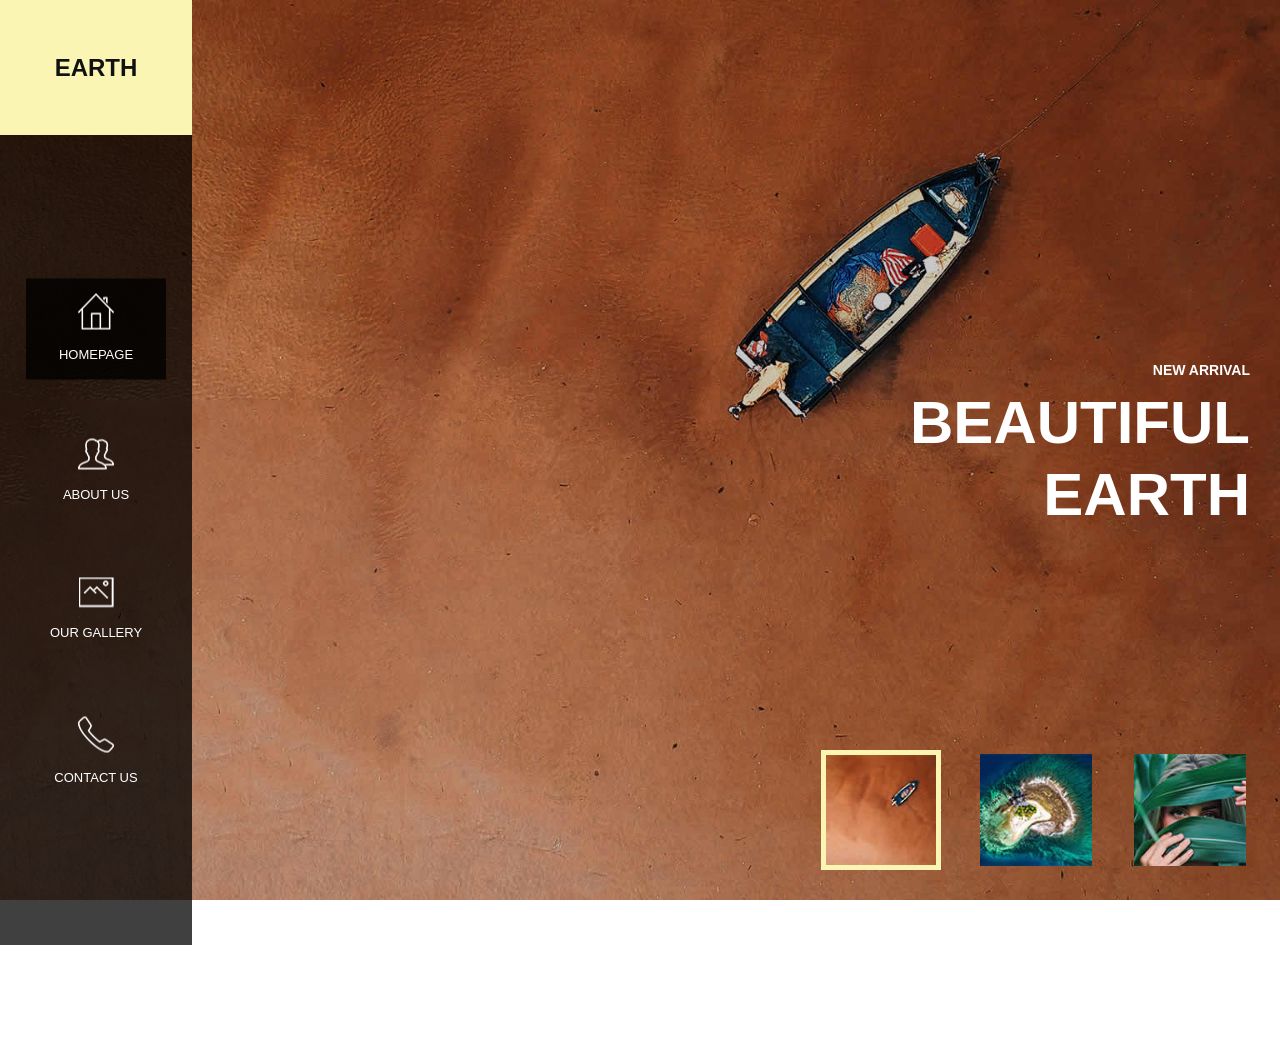
==== index.html @ 84f47e1f "up" ====
<!DOCTYPE html>
<html lang="en">

  <head>

    <meta charset="utf-8">
    <meta name="viewport" content="width=device-width, initial-scale=1, shrink-to-fit=no">
    <meta name="description" content="">
    <meta name="author" content="Tooplate">
    <link href="https://fonts.googleapis.com/css?family=Roboto:100,300,400,500,700" rel="stylesheet">

    <title>Earth - Free HTML5 Bootstrap Theme</title>

    <!-- Bootstrap core CSS -->
    <link href="vendor/bootstrap/css/bootstrap.min.css" rel="stylesheet">


    <!-- Additional CSS Files -->
    <link rel="stylesheet" href="assets/css/fontawesome.css">
    <link rel="stylesheet" href="assets/css/tooplate-main.css">
    <link rel="stylesheet" href="assets/css/owl.css">

  </head>
<!--
Tooplate 2113 Earth
https://www.tooplate.com/view/2113-earth
-->
  <body>

    <div class="sequence">
  
      <div class="seq-preloader">
        <svg width="39" height="16" viewBox="0 0 39 16" xmlns="http://www.w3.org/2000/svg" class="seq-preload-indicator"><g fill="#F96D38"><path class="seq-preload-circle seq-preload-circle-1" d="M3.999 12.012c2.209 0 3.999-1.791 3.999-3.999s-1.79-3.999-3.999-3.999-3.999 1.791-3.999 3.999 1.79 3.999 3.999 3.999z"/><path class="seq-preload-circle seq-preload-circle-2" d="M15.996 13.468c3.018 0 5.465-2.447 5.465-5.466 0-3.018-2.447-5.465-5.465-5.465-3.019 0-5.466 2.447-5.466 5.465 0 3.019 2.447 5.466 5.466 5.466z"/><path class="seq-preload-circle seq-preload-circle-3" d="M31.322 15.334c4.049 0 7.332-3.282 7.332-7.332 0-4.049-3.282-7.332-7.332-7.332s-7.332 3.283-7.332 7.332c0 4.05 3.283 7.332 7.332 7.332z"/></g></svg>
      </div>
      
    </div>
    
        <div class="logo">
            <h1>Earth</h1>
            <h2>E</h2>
        </div>
        <nav>
          <ul>
            <li><a href="#1"><img src="assets/images/icon-1.png" alt=""> <em>Homepage</em></a></li>
            <li><a href="#2"><img src="assets/images/icon-2.png" alt=""> <em>About Us</em></a></li>
            <li><a href="#3"><img src="assets/images/icon-3.png" alt=""> <em>Our Gallery</em></a></li>
            <li><a href="#4"><img src="assets/images/icon-4.png" alt=""> <em>Contact Us</em></a></li>
          </ul>
        </nav>
        
        <div class="slides">
          <div class="slide" id="1">
            <div id="slider-wrapper">
                <div id="image-slider">
                  <ul>
                    <li class="active-img">
                      <div class="slide-caption">
                        <h6>New Arrival</h6>
                        <h2>Beautiful<br>Earth</h2>
                      </div>
                    </li>
                    <li>
                      <div class="slide-caption">
                        <h6>Latest One</h6>
                        <h2>Tech<br>Meeting</h2>
                      </div>
                    </li>
                    <li>
                      <div class="slide-caption">
                        <h6>Your Update</h6>
                        <h2>Smart<br>Devices</h2>
                      </div>
                    </li>                      
                  </ul>
                </div>
                <div id="thumbnail">
                  <ul>
                    <li class="active"><img src="assets/images/thumb-01.jpg" alt="Earth" /></li>
                    <li><img src="assets/images/thumb-02.jpg" alt="Meeting" /></li>
                    <li><img src="assets/images/thumb-03.jpg" alt="Smart" /></li>         
                  </ul>
                </div>
              </div>
        </div>
        <div class="slide" id="2">
            <div class="content second-content">
                <div id='tabs'>
                  <ul>
                    <li><a href='#tabs-1'><span class='fa fa-desktop'></span></a></li>
                    <li><a href='#tabs-2'><span class='fa fa-users'></span></a></li>
                    <li><a href='#tabs-3'><span class='fa fa-mobile'></span></a></li>
                  </ul>
                  <section class='tabs-content'>
                    <article id='tabs-1'>
                      <h2>What We Offer?</h2>
                      <span>Free Bootstrap v4 Theme</span>
                      <p>Earth is free Bootstrap v4.1.3 HTML Template for you. Feel free to edit and use this website template for any purpose. Please tell your friends about Tooplate website. Follow us on <a href="https://www.facebook.com/tooplate/">Facebook page</a> for latest updates. Thank you.</p>
                      <p>Aenean non suscipit risus. Nam mattis, ipsum ac aliquet dignissim, eros justo tempor dolor, rutrum feugiat nunc mauris et elit. Mauris sem odio, accumsan vel sem sed, aliquam convallis dui. Aenean et commodo est.</p>
                    </article>
                    <article id='tabs-2'>
                      <h2>What We Do?</h2>
                      <span>Ut nec metus eros</span>
                      <p>Nunc ultricies lectus et sem interdum molestie. Donec non sagittis velit. Vivamus vitae dictum metus, id imperdiet diam. Vestibulum elementum urna erat, eu tincidunt nisl pulvinar nec. Nulla a pharetra felis, sit amet placerat felis. Fusce a tincidunt dui.</p>
                      <p>Quisque blandit purus orci, et cursus ante porttitor in. Curabitur eleifend turpis id diam ultricies hendrerit. Donec et lectus vitae justo porta molestie.</p>
                    </article>
                    <article id='tabs-3'>
                      <h2>Who We Are?</h2>
                      <span>Etiam tempus ex ut mi</span>
                      <p>Vivamus dictum odio at enim posuere, et dapibus nunc sagittis. Pellentesque habitant morbi tristique senectus et netus et malesuada fames ac turpis egestas.</p> 
                      <p>Integer a egestas tellus, id malesuada velit. Pellentesque tincidunt, libero eu rutrum volutpat, nisi urna mollis felis, sed mollis sem libero at magna.</p>
                    </article>
                  </section>
                </div>
            </div>
        </div>
        <div class="slide" id="3">
            <div class="content third-content">
                <div class="container-fluid">
                    <div class="row">
                        <div class="owl-carousel owl-theme">
                            <div class="col-md-12">
                                <div class="featured-item"> 
                                	<a href=""><img src="assets/images/item-01.jpg" alt=""></a>
                                    <div class="down-content">
                                    <h4>Donec non sagittis</h4>
                                        <h6>$25.00</h6>
                                    </div>
                                </div>
                            </div>
                            <div class="col-md-12">
                                <div class="featured-item">
                                    <a href=""><img src="assets/images/item-02.jpg" alt=""></a>
                                    <div class="down-content">
                                        <h4>Nulla a pharetra</h4>
                                        <h6>$35.00</h6>
                                    </div>
                                </div>
                            </div>
                            <div class="col-md-12">
                                <div class="featured-item">
                                    <img src="assets/images/item-03.jpg" alt="">
                                    <div class="down-content">
                                        <h4>Aliquam convallis</h4>
                                        <h6>$45.00</h6>
                                    </div>
                                </div>
                            </div>
                            <div class="col-md-12">
                                <div class="featured-item">
                                    <img src="assets/images/item-04.jpg" alt="">
                                    <div class="down-content">
                                        <h4>Vivamus vitae #4</h4>
                                        <h6>$55.00</h6>
                                    </div>
                                </div>
                            </div>
                            <div class="col-md-12">
                                <div class="featured-item">
                                    <img src="assets/images/item-05.jpg" alt="">
                                    <div class="down-content">
                                        <h4>Vivamus vitae #6</h4>
                                        <h6>$65.00</h6>
                                    </div>
                                </div>
                            </div>
                            <div class="col-md-12">
                                <div class="featured-item">
                                    <img src="assets/images/item-06.jpg" alt="">
                                    <div class="down-content">
                                        <h4>Vivamus vitae #8</h4>
                                        <h6>$75.00</h6>
                                    </div>
                                </div>
                            </div>
                            <div class="col-md-12">
                                <div class="featured-item">
                                    <img src="assets/images/item-07.jpg" alt="">
                                    <div class="down-content">
                                        <h4>Donec non sagittis</h4>
                                        <h6>$85.00</h6>
                                    </div>
                                </div>
                            </div>
                            <div class="col-md-12">
                                <div class="featured-item">
                                    <img src="assets/images/item-08.jpg" alt="">
                                    <div class="down-content">
                                        <h4>Curabitur sed 8</h4>
                                        <h6>$95.00</h6>
                                    </div>
                                </div>
                            </div>
                            <div class="col-md-12">
                                <div class="featured-item">
                                    <img src="assets/images/item-09.jpg" alt="">
                                    <div class="down-content">
                                        <h4>Curabitur sed 10</h4>
                                        <h6>$105.00</h6>
                                    </div>
                                </div>
                            </div>
                            <div class="col-md-12">
                                <div class="featured-item">
                                    <img src="assets/images/item-10.jpg" alt="">
                                    <div class="down-content">
                                        <h4>Curabitur sed 12</h4>
                                        <h6>$115.00</h6>
                                    </div>
                                </div>
                            </div>
                            <div class="col-md-12">
                                <div class="featured-item">
                                    <img src="assets/images/item-11.jpg" alt="">
                                    <div class="down-content">
                                        <h4>Curabitur sed 14</h4>
                                        <h6>$125.00</h6>
                                    </div>
                                </div>
                            </div>
                         </div>
                    </div>
                </div>
            </div>
        </div>
        <div class="slide" id="4">
            <div class="content fourth-content">
                <div class="container-fluid">
                    <form id="contact" action="" method="post">
                        <div class="row">
                          <div class="col-md-12">
                            <h2>Say Hello!</h2>
                          </div>
                          <div class="col-md-6">
                            <fieldset>
                              <input name="name" type="text" class="form-control" id="name" placeholder="Your name..." required="">
                            </fieldset>
                          </div>
                          <div class="col-md-6">
                            <fieldset>
                              <input name="email" type="text" class="form-control" id="email" placeholder="Your email..." required="">
                            </fieldset>
                          </div>
                          <div class="col-md-12">
                            <fieldset>
                              <textarea name="message" rows="6" class="form-control" id="message" placeholder="Your message..." required=""></textarea>
                            </fieldset>
                          </div>
                          <div class="col-md-12">
                            <fieldset>
                              <button type="submit" id="form-submit" class="button">Send Now</button>
                            </fieldset>
                        </div>
                    </form>
                </div>
            </div>
        </div>
    </div>


    <!-- Bootstrap core JavaScript -->
    <script src="vendor/jquery/jquery.min.js"></script>
    <script src="vendor/bootstrap/js/bootstrap.bundle.min.js"></script>


    <!-- Additional Scripts -->
    <script src="assets/js/owl.js"></script>
    <script src="assets/js/accordations.js"></script>
    <script src="assets/js/main.js"></script>

    <script type="text/javascript">
        $(document).ready(function() {

            // navigation click actions 
            $('.scroll-link').on('click', function(event){
                event.preventDefault();
                var sectionID = $(this).attr("data-id");
                scrollToID('#' + sectionID, 750);
            });
            // scroll to top action
            $('.scroll-top').on('click', function(event) {
                event.preventDefault();
                $('html, body').animate({scrollTop:0}, 'slow');         
            });
            // mobile nav toggle
            $('#nav-toggle').on('click', function (event) {
                event.preventDefault();
                $('#main-nav').toggleClass("open");
            });
        });
        // scroll function
        function scrollToID(id, speed){
            var offSet = 0;
            var targetOffset = $(id).offset().top - offSet;
            var mainNav = $('#main-nav');
            $('html,body').animate({scrollTop:targetOffset}, speed);
            if (mainNav.hasClass("open")) {
                mainNav.css("height", "1px").removeClass("in").addClass("collapse");
                mainNav.removeClass("open");
            }
        }
        if (typeof console === "undefined") {
            console = {
                log: function() { }
            };
        }
    </script>

  </body>
</html>
---- assets/css/tooplate-main.css ----
/*

Tooplate 2113 Earth

https://www.tooplate.com/view/2113-earth

*/

@keyframes seq-preloader {
  50% {
    opacity: 1;
  }
  
  100% {
    opacity: 0;
  }
}

.seq-preloader {
  background: white;
  visibility: visible;
  opacity: 1;
  position: absolute;
  z-index: 99999999;
  height: 100%;
  width: 100%;
  top: 0;
  left: 0;
  right: 0;
  bottom: 0;
}

.seq-preloader.seq-preloaded {
  opacity: 0;
  visibility: hidden;
  transition: visibility 0s .5s, opacity .5s;
}

.seq-preload-indicator {
  overflow: visible;
  position: relative;
  top: 50%;
  left: 50%;
  transform: translate(-50%, -50%);
}

.seq-preload-circle {
  display: inline-block;
  height: 12px;
  width: 12px;
  fill: #7a7a7a;
  opacity: 0;
  animation: seq-preloader 1.25s infinite;
}

.seq-preload-circle-2 {
  animation-delay: .15s;
}

.seq-preload-circle-3 {
  animation-delay: .3s;
}

.seq-preload-indicator-fallback {
  width: 42px;
  overflow: visible;
}

.seq-preload-indicator-fallback .seq-preload-circle {
  width: 8px;
  height:8px;
  background-color: #f4f4f4;
  border-radius: 100%;
  opacity: 1;
  display: inline-block;
  vertical-align: middle;
}

.seq-preload-indicator-fallback .seq-preload-circle-2 {
  margin-left: 3px;
  margin-right: 3px;
  width: 12px;
  height: 12px;
}

.seq-preload-indicator-fallback .seq-preload-circle-3 {
  width: 16px;
  height: 16px;
}


/* MAIN CSS */

@-webkit-keyframes fill {
  0% {
    width: 0%;
    height: 1px;
  }
  50% {
    width: 100%;
    height: 1px;
  }
  100% {
    width: 100%;
    height: 100%;
    background: #fff;
  }
}
@keyframes fill {
  0% {
    width: 0%;
    height: 1px;
  }
  50% {
    width: 100%;
    height: 1px;
  }
  100% {
    width: 100%;
    height: 100%;
    background: #fff;
  }
}
@-webkit-keyframes fillColour {
  0% {
    color: #fff;
  }
  50% {
    color: #fff;
  }
  100% {
    color: #333;
  }
}
@keyframes fillColour {
  0% {
    color: #fff;
  }
  50% {
    color: #fff;
  }
  100% {
    color: #333;
  }
}
* {
  margin: 0;
  padding: 0;
  -webkit-box-sizing: border-box;
  box-sizing: border-box;
  font-family: "Open Sans", sans-serif;
}

html {
	overflow: hidden;
}

body {
  overflow: hidden;
  font-size: 100%;
}

nav {
	top: 15%;
  text-align: center;
  background: rgba(0, 0, 0, 0.75);
  position: fixed;
  z-index: 100;
  height: 90%;
  left: 0;
  width: 15%;
  font-weight: 300;
  font-size: 1rem;
}
nav em {
	font-style: normal;
	font-size: 13px;
	text-transform: uppercase;
	display: block;
	margin-top: 15px;
	color: #fff;
}

nav ul li a {
	text-align: center;
}

nav ul {
	position: relative;
  top: 50%;
  left: 50%;
  transform: translate(-50%, -50%);
	text-align: left;
	list-style-type: none;
	height: 70%;
	display: -webkit-box;
	display: -ms-flexbox;
	display: flex;
	-webkit-box-orient: vertical;
	-webkit-box-direction: normal;
  -ms-flex-direction: column;
  flex-direction: column;
	-ms-flex-pack: distribute;
  justify-content: space-around;
}
nav ul li {
	text-align: center;
	margin: 5px 0px;
}
nav a, nav a:visited, nav a:active {
  color: #fff;
}
nav a {
	text-decoration: none!important;
	display: inline-block;
	width: 140px;
	padding: 15px 0px;
	position: relative;
	z-index: 0;
	transition: all .5s;
}
nav a.active {
  background-color: rgba(0,0,0,0.8);
}
nav a::before {
  content: "";
  position: absolute;
  height: 0%;
  width: 0%;
  bottom: 0;
  left: 0;
  opacity: 1;
  z-index: -1;
}
.logo {
	margin-top: 0px;
  top: 0;
  left: 0;
  z-index: 999999;
  position: fixed;
 	display: inline-block;
  text-align: center;
	background-color: #faf5b2;
	height: 15%;
	width: 15%;
}
.logo h1 {
  font-size: 24px;
  text-transform: uppercase;
  font-weight: 900;
  color: #111;
  top: 50%;
  left: 50%;
  position: absolute;
  transform: translate(-50%, -50%);
}
.logo h2 {
  display: none;
}
.slides {
  width: 500vw;
  height: 100vh;
  -webkit-transition: -webkit-transform 0.8s ease;
  transition: -webkit-transform 0.8s ease;
  transition: transform 0.8s ease;
  transition: transform 0.8s ease, -webkit-transform 0.8s ease;
}
.slides .slide {
  height: 100vh;
  width: 100vw;
  float: left;
  text-align: center;
  background-size: cover;
}
.slides .slide .content {
  overflow-y: scroll;
  position: relative;
  width: 80%;
  height: 80%;
  left: 20%;
  top: 10%;
}
.content::-webkit-scrollbar {
  display: none!important;
  opacity: 0!important;
  visibility: hidden!important;
}
/* Add a thumb */
.content::-webkit-scrollbar-thumb {
  display: none!important;
  opacity: 0!important;
  visibility: hidden!important;
}
.slides .slide {
  background-position: center center;
  background-size: cover;
  background-position: fixed;
}
.slides .slide:nth-child(1) {

}
.slides .slide:nth-child(2) {
  background-image: url(../images/about-bg.jpg);
  background-position: fixed;
}
.slides .slide:nth-child(3) {
  background-image: url(../images/gallery-bg.jpg);
  background-position: fixed;
}
.slides .slide:nth-child(4) {
  background-image: url(../images/contact-bg.jpg);
  background-position: fixed;
}

/* Slide 1 Stlye */
#slider-wrapper{
  max-width: 100%;
  width: 100%;
  height: 100%;
  position: relative;
}
#image-slider {
  width: auto;
  height: auto;
  position: relative;
  overflow: hidden;
  margin: auto;
  display: block;
}
#image-slider ul {
  margin-bottom: 0;
  width: 100%;
  height: 100vh;
  position: relative;
}
#image-slider ul li {
  display: inline-block;
  position: absolute;
  top: 0;
  left: 100%;
  width: 100%;
  height:100%; 
}
#image-slider ul li {
  background-repeat: no-repeat;
  background-position: center center;
  background-size: cover;
  overflow: hidden;
}
#image-slider ul li:nth-child(1) {
  background-image: url(../images/full-bg-01.jpg);
}
#image-slider ul li:nth-child(2) {
  background-image: url(../images/full-bg-02.jpg);
}
#image-slider ul li:nth-child(3) {
  background-image: url(../images/full-bg-03.jpg);
}
#image-slider ul li.active-img{
  left: 0;
}
#thumbnail {
  position: absolute;
  z-index: 99999;
  bottom: 30px;
  right: 30px;
}
#thumbnail ul {
  padding: 0px;
  margin: 0px;
}
#thumbnail ul li {
  display: inline-block;
  max-width: 120px;
  max-height: 120px;
  margin-left: 30px;
  cursor: pointer;
  border: 4px solid transparent;
  transition: all 0.5s;
}
#thumbnail ul li.active {
  border: 5px solid #faf5b2;
}
#thumbnail ul li img {
  max-width: 100%;
  overflow: hidden;
}
.slide-caption {
  text-align: right;
  right: 30px;
  position: absolute;
  top: 50%;
  transform: translateY(-50%);
}
.slide-caption h6 {
  margin-top: 0px;
  font-size: 14px;
  text-transform: uppercase;
  font-weight: 700;
  color: #fff;
}
.slide-caption h2 {
  margin-top: 0px;
  font-size: 60px;
  text-transform: uppercase;
  font-weight: 900;
  color: #fff;
}




/* Slide 2 Style */
.second-content {
	top: 180%!important;
	transform: translateY(-180%);
}
#tabs {
  float: right;
  margin-right: 0px;
}
#tabs ul {
  margin: 0;
  padding: 0;
  float: left;
}
#tabs ul li {
  margin-top: 5px;
  margin-bottom: 25px;
  display: block;
  background-color: transparent;
}
#tabs ul li:last-child {
  margin-bottom: 0px;
}
#tabs ul li a {
  display: block;
  cursor: pointer;
  outline: 0;
  border: none;
  color: #6a6a6a;
  text-decoration: none;
  text-transform: uppercase;
}
#tabs ul li span {
  text-align: center; 
  background-color: transparent;
  border: 3px solid #fff;
  color: #fff;
  width: 90px;
  height: 90px;
  font-size: 32px;
  line-height: 84px;
  border-radius: 50%;
}
#tabs ul .ui-tabs-active span {
  background: #faf5b2;
  border: #faf5b2;
  line-height: 90px;
  border-bottom: none;
}
#tabs ul .ui-tabs-active a {
  color: #000;
}
#tabs ul .ui-tabs-active span {
  color: #1e1e1e;
}
.tabs-content {
  margin-left: 60px;
  width: 585px;
  text-align: left;
  display: inline-block;
  background: #fff;
  margin-right: 30px;
  padding: 60px;
}
.tabs-content h2 {
  font-size: 29px;
  text-transform: uppercase;
  font-weight: 900;
  color: #1e1e1e;
  margin-top: 0px;
}
.tabs-content span {
  font-size: 15px;
  color: #7a7a7a;
  text-transform: uppercase;
}
.tabs-content p {
  font-size: 14px;
  color: #7a7a7a;
  margin-top: 30px;
  margin-bottom: 0px;
}



/* Slide 3 Style */
.third-content {
	top: 120%!important;
	transform: translateY(-120%);
}
.third-slide a {
  text-decoration: none;
}
.featured-item {
  transition: all 0.5s;
  text-align: left;
}
.featured-item img {
  width: 100%;
}
.featured-item .down-content {
  background-color: #fff;
  border: 5px solid #faf5b2;
  padding: 15px;
}
.featured-item h4 {
  margin-top: 0px;
  font-size: 18px;
  text-transform: uppercase;
  font-weight: 900;
  color: #1e1e1e;
  transition: all 0.5s;
}
.featured-item h6 {
  color: #1e1e1e;
  font-size: 14px;
  font-weight: 900;
  margin-bottom: 0px;
}
.owl-dots {
  text-align: center;
  margin-top: 30px;
}
.owl-dots .owl-dot {
  outline: none;
  display: inline-block;
}
.owl-dots .active span {
  background-color: #faf5b2!important;
}
.owl-dots .owl-dot span {
  background-color: #fff;
  width: 12px;
  height: 12px;
  display: inline-block;
  margin: 0px 5px;
  outline: none;
  cursor: pointer;
}



/* Slide 4 Style */
.fourth-content {
	top: 140%!important;
  height: 100%;
	transform: translateY(-140%);
}
#contact {
  text-align: center;
  margin: 0 auto;
  max-width: 750px;
  margin-bottom: 100px;
  padding: 40px;
  background-color: rgba(0,0,0,0.9);
}
#contact h2 {
  font-size: 29px;
  text-transform: uppercase;
  font-weight: 900;
  color: #fff;
  margin-top: 0px;
  margin-bottom: 50px;
}
#contact input,
#contact textarea {
  padding-left: 15px;
  background-color: rgba(0,0,0,0.1);
  border: 1px solid #fff;
  border-radius: 0px;
  height: 40px;
  font-size: 14px;
  color: #fff;
  margin-bottom: 30px;
}
#contact input:focus,
#contact textarea:focus {
  color: #fff;
  outline: none;
  box-shadow: none;
  border: 1px solid rgba(250,245,178,1);
  background-color: rgba(0,0,0,0.1);
}
#contact textarea {
  height: 160px;
  padding: 15px;
}
#contact button {
  border: 2px solid #fff;
  font-size: 15px;
  text-transform: uppercase;
  color: #fff;
  font-weight: 700;
  background-color: transparent;
  height: 44px;
  line-height: 40px;
  display: inline-block;
  padding: 0px 20px;
  cursor: pointer;
  transition: all 0.3s;
  outline: none;
}
#contact button:hover {
  background-color: #faf5b2;
  border-color: #faf5b2;
  color: #1e1e1e;
}




/* Responsive Style */
@media (max-width: 991px) {

  .slides .slide .content {
	width: 100%;
	height: 90%;
	left: 0;
  }
  .second-content {
	top: 250%!important;
	transform: translateY(-250%);
  }
  .third-content {
	top: 140%!important;
	transform: translateY(-140%);
  }
  .fourth-content {
	top: 220%!important;
	transform: translateY(-220%);
  }
  .logo h1 {
    display: none;
  }
  .logo h2 {
  	margin-top: 0px;
    line-height: 100px;
    height: 100px;
    width: 15vw;
    top: 0;
    left: 0;
    z-index: 999999;
    position: fixed;
    font-size: 24px;
    text-transform: uppercase;
    font-weight: 900;
    color: #111;
    display: inline-block;
    text-align: center;
    background-color: #faf5b2;
  }
  nav {
    top: 0vh;
    height: 100px;
    width: 85vw;
    margin-left: 15vw;
  }
  nav ul {
    flex-direction: row;
  }
  nav ul li {
    display: inline;
    margin: 0px;
  }
  nav ul li img {
	width: 35%;
  }
  nav ul li em {
    display: none;
  }
  nav a {
  	text-align: center;
	  width: 60px;
	  height: 60px;
    line-height: 30px;
    display: inline-block;
  }
  .second-slide {
    top: 140px;
  }
  .slide-caption h2 {
  	font-size: 48px;
  }
  .tabs-content {
    width: auto;
    text-align: center;
    margin: 0px 30px;
    padding: 20px;
  }
  .tabs-content p {
    margin-top: 20px;
  }
  #tabs ul li {
    display: inline-block;
    margin: 0px 10px;
  }
  #tabs ul {
    float: none;
    margin-bottom: 30px;
    width: 100%;
    text-align: center;
  }
  #thumbnail ul li {
    max-width: 80px;
    max-height: 80px;
    margin-left: 10px;
  }
  .slide-caption {
    padding-left: 30px;
  }
  #tabs ul li span {
    width: 60px;
    height: 60px;
    font-size: 22px;
    line-height: 54px;
  }
  #tabs ul .ui-tabs-active span {
    line-height: 60px;
  }
  .featured-item {
    padding: 30px 15px;
  }
  .owl-dots {
    margin-top: 10px;
    padding-bottom: 30px;
  }
  .tabs-content h2 {
    font-size: 21px;
  }
  .third-slide {
    text-align: center;
    margin: 0px;
  }
  .fourth-slide {
    margin-left: 0;
    top: 0;
    transform: translateY(0%);
    margin-top: 140px;
  }
  .contact-form {
    padding: 20px;
  }
  .contact-form h2 {
    font-size: 29px;
    text-transform: uppercase;
    font-weight: 900;
    color: #fff;
    margin-top: 0px;
    margin-bottom: 20px;
  }

}
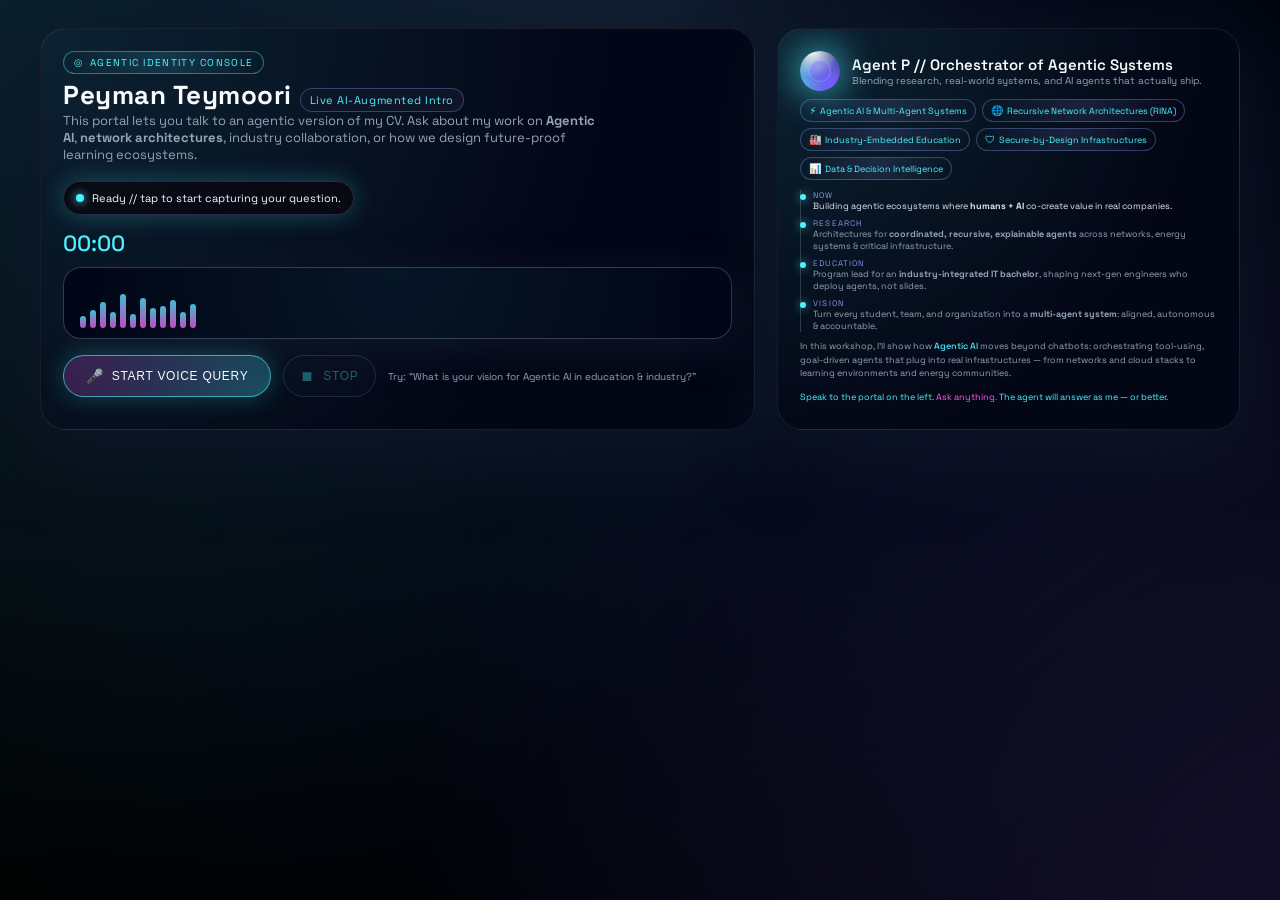
==== commit 8f5d7e98: "CV agent" ====
--- a/index.html
+++ b/index.html
@@ -1,309 +1,825 @@
 <!DOCTYPE html>
 <html lang="en">
-
-  <head>
-
-    <meta charset="utf-8">
-    <meta name="viewport" content="width=device-width, initial-scale=1, shrink-to-fit=no">
-    <meta name="description" content="">
-    <meta name="author" content="Tooplate">
-    <link href="https://fonts.googleapis.com/css?family=Roboto:100,300,400,500,700" rel="stylesheet">
-
-    <title>Earth - Free HTML5 Bootstrap Theme</title>
-
-    <!-- Bootstrap core CSS -->
-    <link href="vendor/bootstrap/css/bootstrap.min.css" rel="stylesheet">
-
-
-    <!-- Additional CSS Files -->
-    <link rel="stylesheet" href="assets/css/fontawesome.css">
-    <link rel="stylesheet" href="assets/css/tooplate-main.css">
-    <link rel="stylesheet" href="assets/css/owl.css">
-
-  </head>
-<!--
-Tooplate 2113 Earth
-https://www.tooplate.com/view/2113-earth
--->
-  <body>
-
-    <div class="sequence">
-  
-      <div class="seq-preloader">
-        <svg width="39" height="16" viewBox="0 0 39 16" xmlns="http://www.w3.org/2000/svg" class="seq-preload-indicator"><g fill="#F96D38"><path class="seq-preload-circle seq-preload-circle-1" d="M3.999 12.012c2.209 0 3.999-1.791 3.999-3.999s-1.79-3.999-3.999-3.999-3.999 1.791-3.999 3.999 1.79 3.999 3.999 3.999z"/><path class="seq-preload-circle seq-preload-circle-2" d="M15.996 13.468c3.018 0 5.465-2.447 5.465-5.466 0-3.018-2.447-5.465-5.465-5.465-3.019 0-5.466 2.447-5.466 5.465 0 3.019 2.447 5.466 5.466 5.466z"/><path class="seq-preload-circle seq-preload-circle-3" d="M31.322 15.334c4.049 0 7.332-3.282 7.332-7.332 0-4.049-3.282-7.332-7.332-7.332s-7.332 3.283-7.332 7.332c0 4.05 3.283 7.332 7.332 7.332z"/></g></svg>
-      </div>
-      
-    </div>
-    
-        <div class="logo">
-            <h1>Earth</h1>
-            <h2>E</h2>
+<head>
+    <meta charset="UTF-8">
+    <title>Agentic AI // Voice Portal</title>
+    <meta name="viewport" content="width=device-width, initial-scale=1.0">
+
+    <!-- Optional futuristic font -->
+    <link href="https://fonts.googleapis.com/css2?family=Space+Grotesk:wght@300;500;700&display=swap" rel="stylesheet">
+
+    <style>
+        :root {
+            --bg-dark: #020817;
+            --accent: #4df2ff;
+            --accent-soft: rgba(77, 242, 255, 0.2);
+            --accent-pink: #ff5af1;
+            --accent-purple: #7b5cff;
+            --danger: #ff3366;
+            --radius-xl: 26px;
+            --radius-pill: 999px;
+            --border-subtle: rgba(255, 255, 255, 0.08);
+            --text-main: #f8fafc;
+            --text-soft: #94a3b8;
+            --glow-soft: 0 0 24px rgba(77, 242, 255, 0.25);
+            --transition-fast: 0.22s ease;
+            --transition-mid: 0.35s cubic-bezier(.34,.01,.2,1);
+        }
+
+        * {
+            margin: 0;
+            padding: 0;
+            box-sizing: border-box;
+        }
+
+        body {
+            font-family: 'Space Grotesk', system-ui, -apple-system, BlinkMacSystemFont, 'Segoe UI', sans-serif;
+            background: radial-gradient(circle at top, #0f172a 0, #020817 40%, #000 100%);
+            color: var(--text-main);
+            min-height: 100vh;
+            display: flex;
+            justify-content: center;
+            align-items: stretch;
+            padding: 28px;
+            overflow: hidden;
+            position: relative;
+        }
+
+        /* Animated grid background */
+        body::before {
+            content: "";
+            position: fixed;
+            inset: -50px;
+            background-image:
+                radial-gradient(circle at top left, rgba(77, 242, 255, 0.12), transparent 60%),
+                radial-gradient(circle at bottom right, rgba(123, 92, 255, 0.16), transparent 55%);
+            mix-blend-mode: screen;
+            pointer-events: none;
+            z-index: -3;
+            animation: aurora 14s infinite alternate ease-in-out;
+        }
+
+        body::after {
+            content: "";
+            position: fixed;
+            inset: -50px;
+            background-image: 
+                linear-gradient(rgba(148, 163, 253, 0.06) 1px, transparent 1px),
+                linear-gradient(90deg, rgba(148, 163, 253, 0.04) 1px, transparent 1px);
+            background-size: 40px 40px;
+            opacity: 0.18;
+            mask-image: radial-gradient(circle at center, black 0%, transparent 80%);
+            pointer-events: none;
+            z-index: -4;
+            animation: grid-pan 40s linear infinite;
+        }
+
+        @keyframes aurora {
+            0% { transform: translate3d(0,0,0) scale(1); opacity: 0.9; }
+            100% { transform: translate3d(-20px, 16px, 0) scale(1.06); opacity: 1; }
+        }
+
+        @keyframes grid-pan {
+            0% { transform: translate3d(0, 0, 0); }
+            100% { transform: translate3d(-80px, -40px, 0); }
+        }
+
+        .shell {
+            position: relative;
+            width: 100%;
+            max-width: 1200px;
+            height: 100%;
+            max-height: 720px;
+            display: grid;
+            grid-template-columns: minmax(0, 1.7fr) minmax(260px, 1.1fr);
+            gap: 22px;
+            z-index: 2;
+        }
+
+        .panel {
+            background: radial-gradient(circle at top left, rgba(77, 242, 255, 0.12), transparent 70%) 
+                        ,rgba(4, 7, 22, 0.98);
+            border-radius: var(--radius-xl);
+            border: 1px solid var(--border-subtle);
+            box-shadow: 0 18px 80px rgba(15,23,42,0.96);
+            padding: 22px 22px 20px;
+            backdrop-filter: blur(18px) saturate(150%);
+            position: relative;
+            overflow: hidden;
+        }
+
+        .panel::before {
+            content: "";
+            position: absolute;
+            inset: -2px;
+            border-radius: inherit;
+            background:
+                linear-gradient(120deg, transparent 0%, rgba(77,242,255,0.1) 40%, transparent 100%);
+            opacity: 0;
+            mix-blend-mode: screen;
+            pointer-events: none;
+            transition: opacity var(--transition-mid);
+        }
+        .panel:hover::before {
+            opacity: 1;
+        }
+
+        /* Left: main console */
+        .headline {
+            display: flex;
+            align-items: center;
+            gap: 10px;
+            margin-bottom: 4px;
+        }
+
+        .eyebrow {
+            font-size: 10px;
+            text-transform: uppercase;
+            letter-spacing: 0.13em;
+            color: var(--accent);
+            padding: 4px 10px;
+            border-radius: var(--radius-pill);
+            border: 1px solid rgba(77, 242, 255, 0.4);
+            display: inline-flex;
+            align-items: center;
+            gap: 6px;
+            background: radial-gradient(circle at top, rgba(77,242,255,0.14), transparent);
+        }
+
+        h1 {
+            font-size: 26px;
+            font-weight: 700;
+            letter-spacing: 0.02em;
+            display: flex;
+            align-items: baseline;
+            gap: 8px;
+        }
+
+        h1 span.tag {
+            font-size: 11px;
+            font-weight: 400;
+            padding: 4px 9px;
+            border-radius: var(--radius-pill);
+            background: rgba(15,23,42,0.9);
+            border: 1px solid rgba(148,163,253,0.3);
+            color: var(--accent);
+        }
+
+        .subtitle {
+            font-size: 13px;
+            color: var(--text-soft);
+            margin-bottom: 18px;
+            max-width: 540px;
+        }
+
+        .status {
+            padding: 9px 12px;
+            border-radius: var(--radius-pill);
+            font-size: 11px;
+            display: inline-flex;
+            align-items: center;
+            gap: 8px;
+            margin-bottom: 14px;
+            border: 1px solid rgba(148,163,253,0.22);
+            background: rgba(9,9,19,0.92);
+            box-shadow: var(--glow-soft);
+            transition: all var(--transition-fast);
+        }
+
+        .status span.dot {
+            width: 8px;
+            height: 8px;
+            border-radius: 999px;
+            background: var(--accent);
+            box-shadow: 0 0 10px var(--accent);
+        }
+
+        .status.idle span.dot {
+            background: var(--accent);
+            box-shadow: 0 0 10px var(--accent);
+        }
+
+        .status.recording {
+            border-color: rgba(255,51,102,0.6);
+            background: radial-gradient(circle at top left, rgba(255,51,102,0.18), rgba(8,6,20,0.98));
+            color: #ffe4ea;
+        }
+        .status.recording span.dot {
+            background: var(--danger);
+            box-shadow: 0 0 12px var(--danger);
+            animation: blink 0.7s infinite alternate;
+        }
+
+        .status.processing {
+            border-color: rgba(148,163,253,0.6);
+            background: radial-gradient(circle at top, rgba(123,92,255,0.16), rgba(6,9,24,0.98));
+            color: var(--accent);
+        }
+
+        .status.playing {
+            border-color: rgba(34,197,94,0.7);
+            background: radial-gradient(circle at left, rgba(22,163,74,0.26), rgba(3,7,18,0.98));
+            color: #bbf7d0;
+        }
+        .status.playing span.dot {
+            background: #22c55e;
+            box-shadow: 0 0 12px #22c55e;
+        }
+
+        @keyframes blink {
+            0% { opacity: 0.4; }
+            100% { opacity: 1; }
+        }
+
+        .timer {
+            font-family: 'Space Grotesk', monospace;
+            font-size: 22px;
+            font-weight: 500;
+            color: var(--accent);
+            margin-bottom: 10px;
+        }
+
+        .waveform {
+            height: 72px;
+            border-radius: 18px;
+            background: radial-gradient(circle at top, rgba(77,242,255,0.07), transparent),
+                        rgba(2,6,23,0.98);
+            border: 1px solid rgba(75,85,99,0.68);
+            display: flex;
+            align-items: flex-end;
+            gap: 4px;
+            padding: 10px 16px;
+            margin-bottom: 16px;
+            overflow: hidden;
+            box-shadow: 0 10px 40px rgba(15,23,42,0.95);
+        }
+
+        .waveform-bar {
+            flex: 1;
+            max-width: 6px;
+            background: linear-gradient(to top, var(--accent-pink), var(--accent));
+            border-radius: 999px;
+            height: 10px;
+            opacity: 0.78;
+            transform-origin: bottom center;
+            transition: height 0.08s linear, opacity 0.15s ease;
+        }
+
+        .controls {
+            display: flex;
+            align-items: center;
+            gap: 12px;
+            margin-bottom: 12px;
+        }
+
+        button {
+            border: none;
+            cursor: pointer;
+            display: inline-flex;
+            align-items: center;
+            gap: 8px;
+            padding: 12px 22px;
+            border-radius: var(--radius-pill);
+            font-size: 12px;
+            font-weight: 500;
+            letter-spacing: 0.06em;
+            text-transform: uppercase;
+            background: transparent;
+            color: var(--text-main);
+            position: relative;
+            overflow: hidden;
+            transition: all var(--transition-mid);
+            outline: none;
+            backdrop-filter: blur(10px);
+            white-space: nowrap;
+        }
+
+        button span.icon {
+            font-size: 14px;
+        }
+
+        .record-btn {
+            background: radial-gradient(circle at top left, rgba(255,90,241,0.22), transparent),
+                        radial-gradient(circle at bottom right, rgba(77,242,255,0.28), transparent),
+                        rgba(5,15,35,1);
+            border: 1px solid rgba(77,242,255,0.6);
+            box-shadow: var(--glow-soft);
+        }
+
+        .record-btn:hover:not(:disabled) {
+            transform: translateY(-1px) scale(1.02);
+            box-shadow: 0 0 32px rgba(77,242,255,0.5);
+        }
+
+        .record-btn.recording {
+            background: radial-gradient(circle at center, rgba(255,51,102,0.33), rgba(7,6,18,1));
+            border-color: rgba(255,51,102,0.9);
+            box-shadow: 0 0 40px rgba(255,51,102,0.7);
+        }
+
+        .stop-btn {
+            padding-inline: 16px;
+            background: rgba(15,23,42,0.96);
+            border-radius: var(--radius-pill);
+            border: 1px solid rgba(148,163,253,0.5);
+            color: var(--accent);
+        }
+
+        .stop-btn:hover:not(:disabled) {
+            transform: translateY(-1px);
+            box-shadow: 0 0 22px rgba(123,92,255,0.4);
+        }
+
+        button:disabled {
+            opacity: 0.36;
+            cursor: not-allowed;
+            box-shadow: none;
+            transform: none;
+        }
+
+        .hint {
+            font-size: 10px;
+            color: var(--text-soft);
+        }
+
+        .error {
+            margin-top: 6px;
+            margin-bottom: 4px;
+            padding: 8px 10px;
+            border-radius: 12px;
+            font-size: 10px;
+            background: rgba(127,29,29,0.88);
+            color: #fee2e2;
+            border: 1px solid rgba(254,202,202,0.3);
+            display: none;
+        }
+
+        .error.show {
+            display: block;
+        }
+
+        audio {
+            width: 100%;
+            margin-top: 10px;
+            display: none;
+            filter: drop-shadow(0 8px 18px rgba(15,23,42,0.9));
+        }
+
+        audio.show {
+            display: block;
+        }
+
+        /* Right: persona + agentic story */
+        .persona-header {
+            display: flex;
+            align-items: center;
+            gap: 12px;
+            margin-bottom: 8px;
+        }
+
+        .orb {
+            width: 40px;
+            height: 40px;
+            border-radius: 999px;
+            background:
+                radial-gradient(circle at 30% 0%, #ffffff, transparent 55%),
+                radial-gradient(circle at 80% 80%, var(--accent-purple), transparent),
+                radial-gradient(circle at 0% 90%, var(--accent), transparent);
+            box-shadow: 0 0 38px rgba(77,242,255,0.9);
+            position: relative;
+            animation: orb-float 3.4s infinite ease-in-out;
+        }
+
+        .orb::after {
+            content: "";
+            position: absolute;
+            inset: 9px;
+            border-radius: inherit;
+            border: 1px solid rgba(148,163,253,0.55);
+            opacity: 0.9;
+            box-shadow: 0 0 12px rgba(123,92,255,0.7) inset;
+        }
+
+        @keyframes orb-float {
+            0%, 100% { transform: translateY(0); }
+            50% { transform: translateY(-4px); }
+        }
+
+        .persona-title {
+            font-size: 15px;
+            font-weight: 600;
+        }
+
+        .persona-sub {
+            font-size: 10px;
+            color: var(--text-soft);
+        }
+
+        .chips {
+            display: flex;
+            flex-wrap: wrap;
+            gap: 6px;
+            margin: 6px 0 10px;
+        }
+
+        .chip {
+            padding: 4px 8px;
+            font-size: 9px;
+            border-radius: var(--radius-pill);
+            border: 1px solid rgba(148,163,253,0.32);
+            color: var(--accent);
+            background: radial-gradient(circle at top, rgba(148,163,253,0.14), transparent);
+            display: inline-flex;
+            align-items: center;
+            gap: 4px;
+        }
+
+        .chip span {
+            font-size: 10px;
+        }
+
+        .timeline {
+            margin-top: 4px;
+            padding-left: 4px;
+            border-left: 1px solid rgba(75,85,99,0.6);
+            display: grid;
+            gap: 6px;
+            font-size: 9px;
+            color: var(--text-soft);
+        }
+
+        .timeline-item {
+            padding-left: 8px;
+            position: relative;
+        }
+
+        .timeline-item::before {
+            content: "";
+            position: absolute;
+            left: -5px;
+            top: 4px;
+            width: 6px;
+            height: 6px;
+            border-radius: 999px;
+            background: var(--accent);
+            box-shadow: 0 0 10px rgba(77,242,255,0.8);
+        }
+
+        .timeline-label {
+            font-size: 8px;
+            text-transform: uppercase;
+            letter-spacing: 0.14em;
+            color: rgba(148,163,253,0.9);
+        }
+
+        .timeline-highlight {
+            color: #e5e7eb;
+            font-size: 9px;
+        }
+
+        .microcopy {
+            margin-top: 8px;
+            font-size: 9px;
+            color: var(--text-soft);
+            line-height: 1.5;
+        }
+
+        .microcopy strong {
+            color: var(--accent);
+            font-weight: 500;
+        }
+
+        .cta-line {
+            margin-top: 10px;
+            font-size: 9px;
+            color: var(--accent);
+        }
+
+        .cta-line span {
+            color: var(--accent-pink);
+        }
+
+        @media (max-width: 880px) {
+            body {
+                padding: 14px;
+                overflow-y: auto;
+            }
+            .shell {
+                grid-template-columns: 1fr;
+                max-height: none;
+                height: auto;
+            }
+            .panel {
+                max-height: none;
+            }
+        }
+    </style>
+</head>
+<body>
+<div class="shell">
+
+    <!-- LEFT: Agentic Voice Console -->
+    <section class="panel">
+        <div class="headline">
+            <div class="eyebrow">
+                <span>◎</span> Agentic Identity Console
+            </div>
         </div>
-        <nav>
-          <ul>
-            <li><a href="#1"><img src="assets/images/icon-1.png" alt=""> <em>Homepage</em></a></li>
-            <li><a href="#2"><img src="assets/images/icon-2.png" alt=""> <em>About Us</em></a></li>
-            <li><a href="#3"><img src="assets/images/icon-3.png" alt=""> <em>Our Gallery</em></a></li>
-            <li><a href="#4"><img src="assets/images/icon-4.png" alt=""> <em>Contact Us</em></a></li>
-          </ul>
-        </nav>
-        
-        <div class="slides">
-          <div class="slide" id="1">
-            <div id="slider-wrapper">
-                <div id="image-slider">
-                  <ul>
-                    <li class="active-img">
-                      <div class="slide-caption">
-                        <h6>New Arrival</h6>
-                        <h2>Beautiful<br>Earth</h2>
-                      </div>
-                    </li>
-                    <li>
-                      <div class="slide-caption">
-                        <h6>Latest One</h6>
-                        <h2>Tech<br>Meeting</h2>
-                      </div>
-                    </li>
-                    <li>
-                      <div class="slide-caption">
-                        <h6>Your Update</h6>
-                        <h2>Smart<br>Devices</h2>
-                      </div>
-                    </li>                      
-                  </ul>
-                </div>
-                <div id="thumbnail">
-                  <ul>
-                    <li class="active"><img src="assets/images/thumb-01.jpg" alt="Earth" /></li>
-                    <li><img src="assets/images/thumb-02.jpg" alt="Meeting" /></li>
-                    <li><img src="assets/images/thumb-03.jpg" alt="Smart" /></li>         
-                  </ul>
-                </div>
-              </div>
+
+        <h1>
+            Peyman Teymoori
+            <span class="tag">Live AI-Augmented Intro</span>
+        </h1>
+
+        <p class="subtitle">
+            This portal lets you talk to an agentic version of my CV. Ask about my work on
+            <strong>Agentic AI</strong>, <strong>network architectures</strong>, industry collaboration,
+            or how we design future-proof learning ecosystems.
+        </p>
+
+        <div class="status idle" id="status">
+            <span class="dot"></span>
+            Ready // tap to start capturing your question.
         </div>
-        <div class="slide" id="2">
-            <div class="content second-content">
-                <div id='tabs'>
-                  <ul>
-                    <li><a href='#tabs-1'><span class='fa fa-desktop'></span></a></li>
-                    <li><a href='#tabs-2'><span class='fa fa-users'></span></a></li>
-                    <li><a href='#tabs-3'><span class='fa fa-mobile'></span></a></li>
-                  </ul>
-                  <section class='tabs-content'>
-                    <article id='tabs-1'>
-                      <h2>What We Offer?</h2>
-                      <span>Free Bootstrap v4 Theme</span>
-                      <p>Earth is free Bootstrap v4.1.3 HTML Template for you. Feel free to edit and use this website template for any purpose. Please tell your friends about Tooplate website. Follow us on <a href="https://www.facebook.com/tooplate/">Facebook page</a> for latest updates. Thank you.</p>
-                      <p>Aenean non suscipit risus. Nam mattis, ipsum ac aliquet dignissim, eros justo tempor dolor, rutrum feugiat nunc mauris et elit. Mauris sem odio, accumsan vel sem sed, aliquam convallis dui. Aenean et commodo est.</p>
-                    </article>
-                    <article id='tabs-2'>
-                      <h2>What We Do?</h2>
-                      <span>Ut nec metus eros</span>
-                      <p>Nunc ultricies lectus et sem interdum molestie. Donec non sagittis velit. Vivamus vitae dictum metus, id imperdiet diam. Vestibulum elementum urna erat, eu tincidunt nisl pulvinar nec. Nulla a pharetra felis, sit amet placerat felis. Fusce a tincidunt dui.</p>
-                      <p>Quisque blandit purus orci, et cursus ante porttitor in. Curabitur eleifend turpis id diam ultricies hendrerit. Donec et lectus vitae justo porta molestie.</p>
-                    </article>
-                    <article id='tabs-3'>
-                      <h2>Who We Are?</h2>
-                      <span>Etiam tempus ex ut mi</span>
-                      <p>Vivamus dictum odio at enim posuere, et dapibus nunc sagittis. Pellentesque habitant morbi tristique senectus et netus et malesuada fames ac turpis egestas.</p> 
-                      <p>Integer a egestas tellus, id malesuada velit. Pellentesque tincidunt, libero eu rutrum volutpat, nisi urna mollis felis, sed mollis sem libero at magna.</p>
-                    </article>
-                  </section>
+
+        <div class="timer" id="timer">00:00</div>
+
+        <div class="waveform" id="waveform">
+            <div class="waveform-bar" style="height: 12px;"></div>
+            <div class="waveform-bar" style="height: 18px;"></div>
+            <div class="waveform-bar" style="height: 26px;"></div>
+            <div class="waveform-bar" style="height: 16px;"></div>
+            <div class="waveform-bar" style="height: 34px;"></div>
+            <div class="waveform-bar" style="height: 14px;"></div>
+            <div class="waveform-bar" style="height: 30px;"></div>
+            <div class="waveform-bar" style="height: 20px;"></div>
+            <div class="waveform-bar" style="height: 22px;"></div>
+            <div class="waveform-bar" style="height: 28px;"></div>
+            <div class="waveform-bar" style="height: 16px;"></div>
+            <div class="waveform-bar" style="height: 24px;"></div>
+        </div>
+
+        <div class="controls">
+            <button class="record-btn" id="recordBtn">
+                <span class="icon" id="recordIcon">🎤</span>
+                <span id="recordText">Start Voice Query</span>
+            </button>
+
+            <button class="stop-btn" id="stopBtn" disabled>
+                <span class="icon">⏹</span>
+                Stop
+            </button>
+
+            <div class="hint">
+                Try: “What is your vision for Agentic AI in education & industry?”
+            </div>
+        </div>
+
+        <div class="error" id="error"></div>
+
+        <audio id="responseAudio" controls></audio>
+    </section>
+
+    <!-- RIGHT: Futuristic Persona Panel -->
+    <aside class="panel">
+        <div class="persona-header">
+            <div class="orb"></div>
+            <div>
+                <div class="persona-title">Agent P // Orchestrator of Agentic Systems</div>
+                <div class="persona-sub">
+                    Blending research, real-world systems, and AI agents that actually ship.
                 </div>
             </div>
         </div>
-        <div class="slide" id="3">
-            <div class="content third-content">
-                <div class="container-fluid">
-                    <div class="row">
-                        <div class="owl-carousel owl-theme">
-                            <div class="col-md-12">
-                                <div class="featured-item"> 
-                                	<a href=""><img src="assets/images/item-01.jpg" alt=""></a>
-                                    <div class="down-content">
-                                    <h4>Donec non sagittis</h4>
-                                        <h6>$25.00</h6>
-                                    </div>
-                                </div>
-                            </div>
-                            <div class="col-md-12">
-                                <div class="featured-item">
-                                    <a href=""><img src="assets/images/item-02.jpg" alt=""></a>
-                                    <div class="down-content">
-                                        <h4>Nulla a pharetra</h4>
-                                        <h6>$35.00</h6>
-                                    </div>
-                                </div>
-                            </div>
-                            <div class="col-md-12">
-                                <div class="featured-item">
-                                    <img src="assets/images/item-03.jpg" alt="">
-                                    <div class="down-content">
-                                        <h4>Aliquam convallis</h4>
-                                        <h6>$45.00</h6>
-                                    </div>
-                                </div>
-                            </div>
-                            <div class="col-md-12">
-                                <div class="featured-item">
-                                    <img src="assets/images/item-04.jpg" alt="">
-                                    <div class="down-content">
-                                        <h4>Vivamus vitae #4</h4>
-                                        <h6>$55.00</h6>
-                                    </div>
-                                </div>
-                            </div>
-                            <div class="col-md-12">
-                                <div class="featured-item">
-                                    <img src="assets/images/item-05.jpg" alt="">
-                                    <div class="down-content">
-                                        <h4>Vivamus vitae #6</h4>
-                                        <h6>$65.00</h6>
-                                    </div>
-                                </div>
-                            </div>
-                            <div class="col-md-12">
-                                <div class="featured-item">
-                                    <img src="assets/images/item-06.jpg" alt="">
-                                    <div class="down-content">
-                                        <h4>Vivamus vitae #8</h4>
-                                        <h6>$75.00</h6>
-                                    </div>
-                                </div>
-                            </div>
-                            <div class="col-md-12">
-                                <div class="featured-item">
-                                    <img src="assets/images/item-07.jpg" alt="">
-                                    <div class="down-content">
-                                        <h4>Donec non sagittis</h4>
-                                        <h6>$85.00</h6>
-                                    </div>
-                                </div>
-                            </div>
-                            <div class="col-md-12">
-                                <div class="featured-item">
-                                    <img src="assets/images/item-08.jpg" alt="">
-                                    <div class="down-content">
-                                        <h4>Curabitur sed 8</h4>
-                                        <h6>$95.00</h6>
-                                    </div>
-                                </div>
-                            </div>
-                            <div class="col-md-12">
-                                <div class="featured-item">
-                                    <img src="assets/images/item-09.jpg" alt="">
-                                    <div class="down-content">
-                                        <h4>Curabitur sed 10</h4>
-                                        <h6>$105.00</h6>
-                                    </div>
-                                </div>
-                            </div>
-                            <div class="col-md-12">
-                                <div class="featured-item">
-                                    <img src="assets/images/item-10.jpg" alt="">
-                                    <div class="down-content">
-                                        <h4>Curabitur sed 12</h4>
-                                        <h6>$115.00</h6>
-                                    </div>
-                                </div>
-                            </div>
-                            <div class="col-md-12">
-                                <div class="featured-item">
-                                    <img src="assets/images/item-11.jpg" alt="">
-                                    <div class="down-content">
-                                        <h4>Curabitur sed 14</h4>
-                                        <h6>$125.00</h6>
-                                    </div>
-                                </div>
-                            </div>
-                         </div>
-                    </div>
+
+        <div class="chips">
+            <div class="chip"><span>⚡</span> Agentic AI & Multi-Agent Systems</div>
+            <div class="chip"><span>🌐</span> Recursive Network Architectures (RINA)</div>
+            <div class="chip"><span>🏭</span> Industry-Embedded Education</div>
+            <div class="chip"><span>🛡</span> Secure-by-Design Infrastructures</div>
+            <div class="chip"><span>📊</span> Data & Decision Intelligence</div>
+        </div>
+
+        <div class="timeline">
+            <div class="timeline-item">
+                <div class="timeline-label">Now</div>
+                <div class="timeline-highlight">
+                    Building agentic ecosystems where <strong>humans + AI</strong> co-create value in real companies.
+                </div>
+            </div>
+            <div class="timeline-item">
+                <div class="timeline-label">Research</div>
+                <div>
+                    Architectures for <strong>coordinated, recursive, explainable agents</strong> across networks,
+                    energy systems & critical infrastructure.
+                </div>
+            </div>
+            <div class="timeline-item">
+                <div class="timeline-label">Education</div>
+                <div>
+                    Program lead for an <strong>industry-integrated IT bachelor</strong>, shaping
+                    next-gen engineers who deploy agents, not slides.
+                </div>
+            </div>
+            <div class="timeline-item">
+                <div class="timeline-label">Vision</div>
+                <div>
+                    Turn every student, team, and organization into a <strong>multi-agent system</strong>:
+                    aligned, autonomous & accountable.
                 </div>
             </div>
         </div>
-        <div class="slide" id="4">
-            <div class="content fourth-content">
-                <div class="container-fluid">
-                    <form id="contact" action="" method="post">
-                        <div class="row">
-                          <div class="col-md-12">
-                            <h2>Say Hello!</h2>
-                          </div>
-                          <div class="col-md-6">
-                            <fieldset>
-                              <input name="name" type="text" class="form-control" id="name" placeholder="Your name..." required="">
-                            </fieldset>
-                          </div>
-                          <div class="col-md-6">
-                            <fieldset>
-                              <input name="email" type="text" class="form-control" id="email" placeholder="Your email..." required="">
-                            </fieldset>
-                          </div>
-                          <div class="col-md-12">
-                            <fieldset>
-                              <textarea name="message" rows="6" class="form-control" id="message" placeholder="Your message..." required=""></textarea>
-                            </fieldset>
-                          </div>
-                          <div class="col-md-12">
-                            <fieldset>
-                              <button type="submit" id="form-submit" class="button">Send Now</button>
-                            </fieldset>
-                        </div>
-                    </form>
-                </div>
-            </div>
-        </div>
-    </div>
-
-
-    <!-- Bootstrap core JavaScript -->
-    <script src="vendor/jquery/jquery.min.js"></script>
-    <script src="vendor/bootstrap/js/bootstrap.bundle.min.js"></script>
-
-
-    <!-- Additional Scripts -->
-    <script src="assets/js/owl.js"></script>
-    <script src="assets/js/accordations.js"></script>
-    <script src="assets/js/main.js"></script>
-
-    <script type="text/javascript">
-        $(document).ready(function() {
-
-            // navigation click actions 
-            $('.scroll-link').on('click', function(event){
-                event.preventDefault();
-                var sectionID = $(this).attr("data-id");
-                scrollToID('#' + sectionID, 750);
+
+        <p class="microcopy">
+            In this workshop, I’ll show how <strong>Agentic AI</strong> moves beyond chatbots:
+            orchestrating tool-using, goal-driven agents that plug into real infrastructures —
+            from networks and cloud stacks to learning environments and energy communities.
+        </p>
+
+        <p class="cta-line">
+            Speak to the portal on the left. <span>Ask anything.</span>
+            The agent will answer as me — or better.
+        </p>
+    </aside>
+</div>
+
+<script>
+    const WEBHOOK_URL = 'https://ptptpt.app.n8n.cloud/webhook/voice-cv-assistant';
+
+    let mediaRecorder;
+    let audioChunks = [];
+    let timerInterval;
+    let startTime;
+    let audioContext;
+    let analyser;
+    let animationId;
+
+    const recordBtn = document.getElementById('recordBtn');
+    const stopBtn = document.getElementById('stopBtn');
+    const statusEl = document.getElementById('status');
+    const timerEl = document.getElementById('timer');
+    const errorDiv = document.getElementById('error');
+    const responseAudio = document.getElementById('responseAudio');
+    const waveformBars = document.querySelectorAll('.waveform-bar');
+    const recordIcon = document.getElementById('recordIcon');
+    const recordText = document.getElementById('recordText');
+
+    function setStatus(text, mode) {
+        statusEl.textContent = '';
+        const dot = document.createElement('span');
+        dot.className = 'dot';
+        statusEl.appendChild(dot);
+        statusEl.appendChild(document.createTextNode(' ' + text));
+        statusEl.className = 'status ' + mode;
+    }
+
+    function showError(message) {
+        errorDiv.textContent = message;
+        errorDiv.classList.add('show');
+        setTimeout(() => errorDiv.classList.remove('show'), 6000);
+    }
+
+    function updateTimer() {
+        const elapsed = Date.now() - startTime;
+        const minutes = Math.floor(elapsed / 60000);
+        const seconds = Math.floor((elapsed % 60000) / 1000);
+        timerEl.textContent =
+            `${String(minutes).padStart(2, '0')}:${String(seconds).padStart(2, '0')}`;
+    }
+
+    function animateWaveform() {
+        if (!analyser) return;
+
+        const dataArray = new Uint8Array(analyser.frequencyBinCount);
+        analyser.getByteFrequencyData(dataArray);
+
+        waveformBars.forEach((bar, index) => {
+            const dataIndex = Math.floor((index / waveformBars.length) * dataArray.length);
+            const value = dataArray[dataIndex];
+            const height = Math.max(8, (value / 255) * 64);
+            bar.style.height = `${height}px`;
+            bar.style.opacity = 0.5 + (value / 255) * 0.5;
+        });
+
+        animationId = requestAnimationFrame(animateWaveform);
+    }
+
+    function resetWaveform() {
+        waveformBars.forEach(bar => {
+            bar.style.height = '10px';
+            bar.style.opacity = 0.78;
+        });
+    }
+
+    async function startRecording() {
+        try {
+            const stream = await navigator.mediaDevices.getUserMedia({ audio: true });
+
+            audioContext = new (window.AudioContext || window.webkitAudioContext)();
+            const source = audioContext.createMediaStreamSource(stream);
+            analyser = audioContext.createAnalyser();
+            analyser.fftSize = 256;
+            source.connect(analyser);
+            animateWaveform();
+
+            mediaRecorder = new MediaRecorder(stream, { mimeType: 'audio/webm' });
+            audioChunks = [];
+
+            mediaRecorder.ondataavailable = e => {
+                if (e.data.size > 0) audioChunks.push(e.data);
+            };
+
+            mediaRecorder.onstop = async () => {
+                cancelAnimationFrame(animationId);
+                resetWaveform();
+
+                const audioBlob = new Blob(audioChunks, { type: 'audio/webm' });
+                await sendAudio(audioBlob);
+
+                stream.getTracks().forEach(t => t.stop());
+                if (audioContext) audioContext.close();
+            };
+
+            mediaRecorder.start();
+            startTime = Date.now();
+            timerInterval = setInterval(updateTimer, 120);
+
+            setStatus('Recording… ask your question to Agent P.', 'recording');
+            recordBtn.classList.add('recording');
+            recordIcon.textContent = '⏺';
+            recordText.textContent = 'Listening';
+            recordBtn.disabled = true;
+            stopBtn.disabled = false;
+            responseAudio.classList.remove('show');
+        } catch (err) {
+            console.error(err);
+            showError('Microphone access blocked. Enable it to talk to the agent.');
+            setStatus('Permission required.', 'idle');
+        }
+    }
+
+    function stopRecording() {
+        if (mediaRecorder && mediaRecorder.state !== 'inactive') {
+            mediaRecorder.stop();
+            clearInterval(timerInterval);
+            setStatus('Processing your question with my agentic stack…', 'processing');
+            stopBtn.disabled = true;
+        }
+    }
+
+    async function sendAudio(audioBlob) {
+        try {
+            const formData = new FormData();
+            formData.append('data', audioBlob, 'recording.webm');
+
+            setStatus('Transmitting to backend AI pipeline…', 'processing');
+
+            const response = await fetch(WEBHOOK_URL, {
+                method: 'POST',
+                body: formData
             });
-            // scroll to top action
-            $('.scroll-top').on('click', function(event) {
-                event.preventDefault();
-                $('html, body').animate({scrollTop:0}, 'slow');         
-            });
-            // mobile nav toggle
-            $('#nav-toggle').on('click', function (event) {
-                event.preventDefault();
-                $('#main-nav').toggleClass("open");
-            });
-        });
-        // scroll function
-        function scrollToID(id, speed){
-            var offSet = 0;
-            var targetOffset = $(id).offset().top - offSet;
-            var mainNav = $('#main-nav');
-            $('html,body').animate({scrollTop:targetOffset}, speed);
-            if (mainNav.hasClass("open")) {
-                mainNav.css("height", "1px").removeClass("in").addClass("collapse");
-                mainNav.removeClass("open");
+
+            if (!response.ok) {
+                throw new Error(`Server responded: ${response.status}`);
             }
-        }
-        if (typeof console === "undefined") {
-            console = {
-                log: function() { }
+
+            const responseBlob = await response.blob();
+            const audioUrl = URL.createObjectURL(responseBlob);
+
+            responseAudio.src = audioUrl;
+            responseAudio.classList.add('show');
+
+            setStatus('Playing my synthesized response…', 'playing');
+            responseAudio.play();
+
+            responseAudio.onended = () => {
+                setStatus('Ready // tap to start capturing your next question.', 'idle');
+                recordBtn.disabled = false;
+                recordBtn.classList.remove('recording');
+                recordIcon.textContent = '🎤';
+                recordText.textContent = 'Start Voice Query';
+                timerEl.textContent = '00:00';
             };
-        }
-    </script>
-
-  </body>
-</html>+        } catch (err) {
+            console.error(err);
+            showError('Failed to reach the agentic backend. Try again in a moment.');
+            setStatus('Ready // system idle.', 'idle');
+            recordBtn.disabled = false;
+            recordBtn.classList.remove('recording');
+            recordIcon.textContent = '🎤';
+            recordText.textContent = 'Start Voice Query';
+            timerEl.textContent = '00:00';
+        }
+    }
+
+    recordBtn.addEventListener('click', startRecording);
+    stopBtn.addEventListener('click', stopRecording);
+
+    if (!navigator.mediaDevices || !navigator.mediaDevices.getUserMedia) {
+        showError('This browser cannot access audio. Please use a modern browser like Chrome or Edge.');
+        recordBtn.disabled = true;
+        setStatus('Incompatible browser detected.', 'idle');
+    }
+</script>
+</body>
+</html>
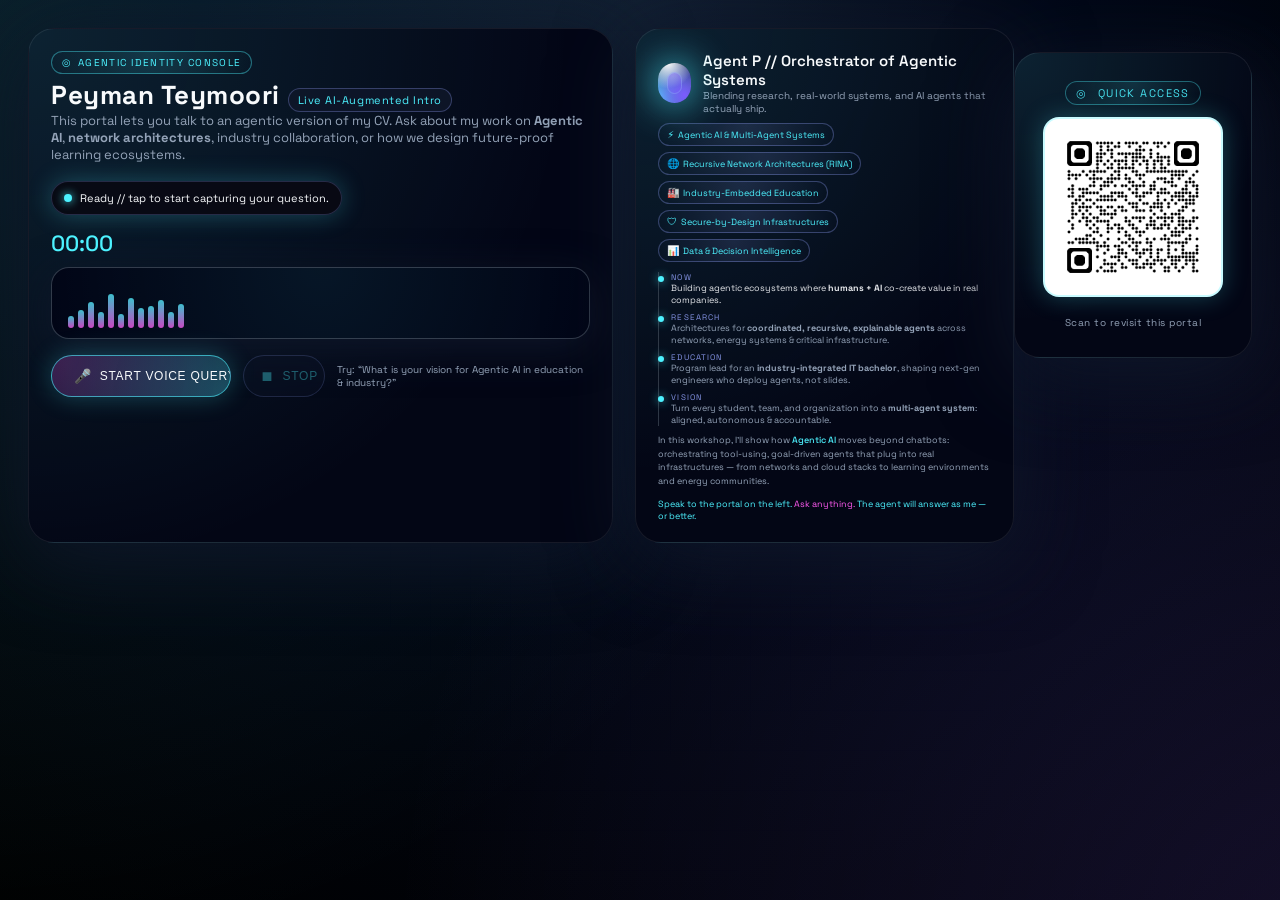
==== commit 645a5fac: "qr" ====
--- a/index.html
+++ b/index.html
@@ -643,6 +643,21 @@
     </aside>
 </div>
 
+<!-- QR Code Section -->
+<div style="max-width: 1200px; margin: 24px auto 0; text-align: center; position: relative; z-index: 2;">
+    <div style="background: radial-gradient(circle at top left, rgba(77, 242, 255, 0.12), transparent 70%), rgba(4, 7, 22, 0.98); border-radius: 26px; border: 1px solid rgba(255, 255, 255, 0.08); padding: 28px; backdrop-filter: blur(18px) saturate(150%); box-shadow: 0 18px 80px rgba(15,23,42,0.96); display: inline-block;">
+        <div style="font-size: 11px; text-transform: uppercase; letter-spacing: 0.13em; color: var(--accent); margin-bottom: 12px; opacity: 0.9;">
+            <span style="display: inline-block; padding: 4px 10px; border-radius: 999px; border: 1px solid rgba(77, 242, 255, 0.4); background: radial-gradient(circle at top, rgba(77,242,255,0.14), transparent);">
+                <span style="display: inline-block; margin-right: 6px;">◎</span> Quick Access
+            </span>
+        </div>
+        <img src="./assets/images/qrcode_peyman-t.github.io.png" alt="QR Code - peyman-t.github.io" style="width: 180px; height: 180px; border-radius: 16px; box-shadow: 0 0 24px rgba(77, 242, 255, 0.25); border: 2px solid rgba(77, 242, 255, 0.3); background: white; padding: 8px;">
+        <div style="margin-top: 14px; font-size: 10px; color: #94a3b8; letter-spacing: 0.05em;">
+            Scan to revisit this portal
+        </div>
+    </div>
+</div>
+
 <script>
     const WEBHOOK_URL = 'https://ptptpt.app.n8n.cloud/webhook/voice-cv-assistant';
 
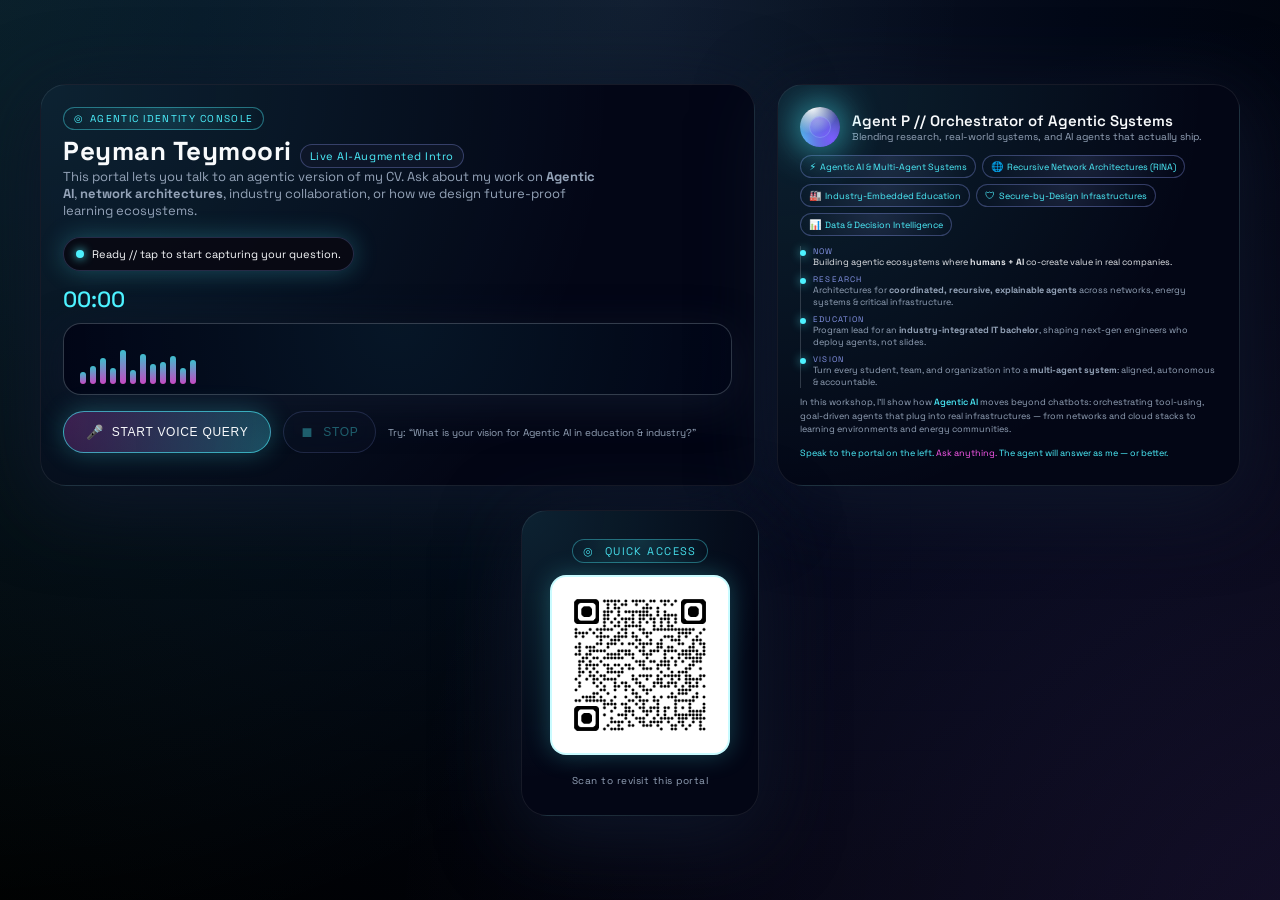
==== commit e73305f6: "qr" ====
--- a/index.html
+++ b/index.html
@@ -38,10 +38,12 @@
             color: var(--text-main);
             min-height: 100vh;
             display: flex;
+            flex-direction: column;
             justify-content: center;
-            align-items: stretch;
+            align-items: center;
             padding: 28px;
-            overflow: hidden;
+            overflow-y: auto;
+            overflow-x: hidden;
             position: relative;
         }
 
@@ -643,21 +645,6 @@
     </aside>
 </div>
 
-<!-- QR Code Section -->
-<div style="max-width: 1200px; margin: 24px auto 0; text-align: center; position: relative; z-index: 2;">
-    <div style="background: radial-gradient(circle at top left, rgba(77, 242, 255, 0.12), transparent 70%), rgba(4, 7, 22, 0.98); border-radius: 26px; border: 1px solid rgba(255, 255, 255, 0.08); padding: 28px; backdrop-filter: blur(18px) saturate(150%); box-shadow: 0 18px 80px rgba(15,23,42,0.96); display: inline-block;">
-        <div style="font-size: 11px; text-transform: uppercase; letter-spacing: 0.13em; color: var(--accent); margin-bottom: 12px; opacity: 0.9;">
-            <span style="display: inline-block; padding: 4px 10px; border-radius: 999px; border: 1px solid rgba(77, 242, 255, 0.4); background: radial-gradient(circle at top, rgba(77,242,255,0.14), transparent);">
-                <span style="display: inline-block; margin-right: 6px;">◎</span> Quick Access
-            </span>
-        </div>
-        <img src="./assets/images/qrcode_peyman-t.github.io.png" alt="QR Code - peyman-t.github.io" style="width: 180px; height: 180px; border-radius: 16px; box-shadow: 0 0 24px rgba(77, 242, 255, 0.25); border: 2px solid rgba(77, 242, 255, 0.3); background: white; padding: 8px;">
-        <div style="margin-top: 14px; font-size: 10px; color: #94a3b8; letter-spacing: 0.05em;">
-            Scan to revisit this portal
-        </div>
-    </div>
-</div>
-
 <script>
     const WEBHOOK_URL = 'https://ptptpt.app.n8n.cloud/webhook/voice-cv-assistant';
 
@@ -836,5 +823,21 @@
         setStatus('Incompatible browser detected.', 'idle');
     }
 </script>
+
+<!-- QR Code Section -->
+<div style="max-width: 1200px; margin: 24px auto 0; text-align: center; position: relative; z-index: 2;">
+    <div style="background: radial-gradient(circle at top left, rgba(77, 242, 255, 0.12), transparent 70%), rgba(4, 7, 22, 0.98); border-radius: 26px; border: 1px solid rgba(255, 255, 255, 0.08); padding: 28px; backdrop-filter: blur(18px) saturate(150%); box-shadow: 0 18px 80px rgba(15,23,42,0.96); display: inline-block;">
+        <div style="font-size: 11px; text-transform: uppercase; letter-spacing: 0.13em; color: var(--accent); margin-bottom: 12px; opacity: 0.9;">
+            <span style="display: inline-block; padding: 4px 10px; border-radius: 999px; border: 1px solid rgba(77, 242, 255, 0.4); background: radial-gradient(circle at top, rgba(77,242,255,0.14), transparent);">
+                <span style="display: inline-block; margin-right: 6px;">◎</span> Quick Access
+            </span>
+        </div>
+        <img src="./assets/images/qrcode_peyman-t.github.io.png" alt="QR Code - peyman-t.github.io" style="width: 180px; height: 180px; border-radius: 16px; box-shadow: 0 0 24px rgba(77, 242, 255, 0.25); border: 2px solid rgba(77, 242, 255, 0.3); background: white; padding: 8px;">
+        <div style="margin-top: 14px; font-size: 10px; color: #94a3b8; letter-spacing: 0.05em;">
+            Scan to revisit this portal
+        </div>
+    </div>
+</div>
+
 </body>
 </html>
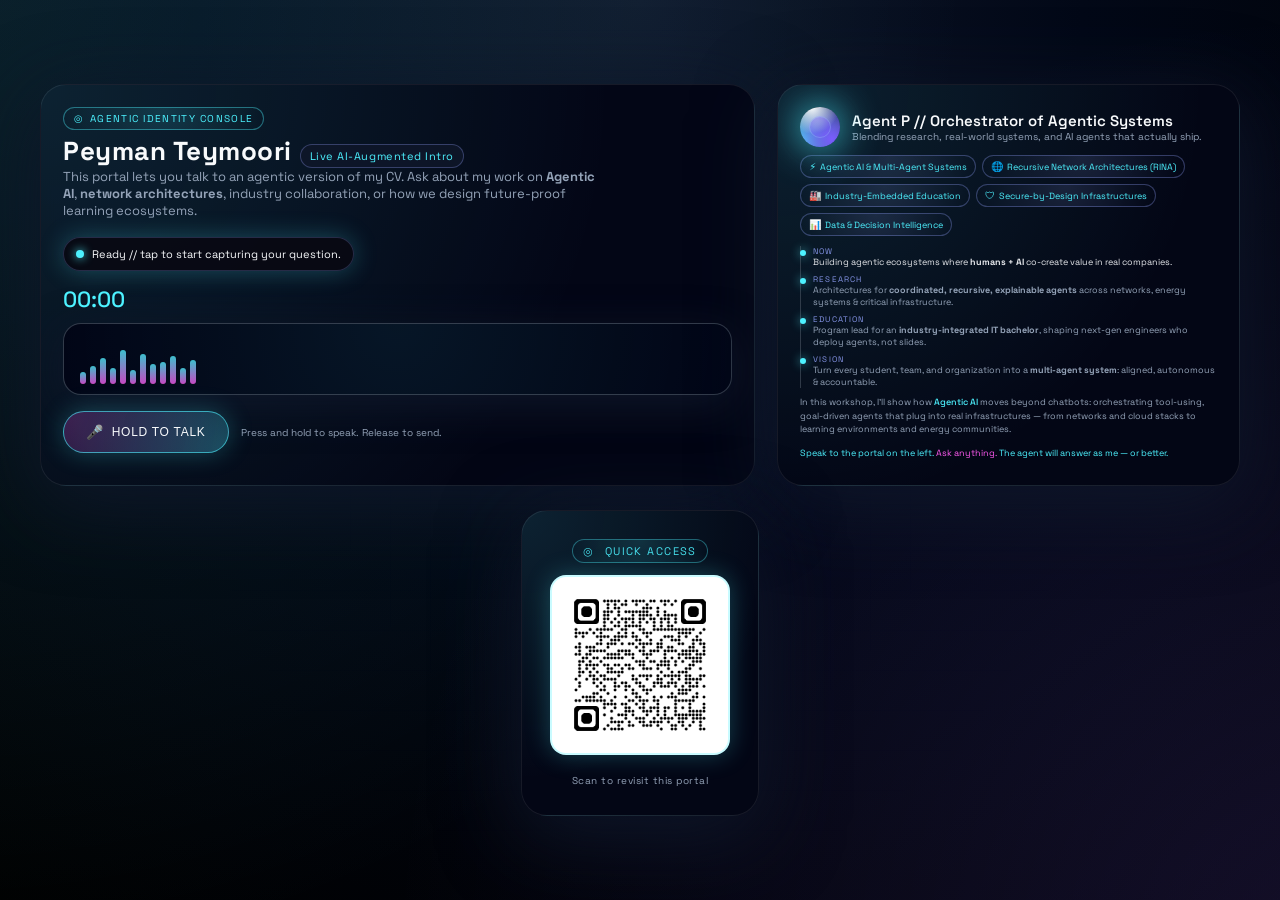
==== commit 7f05942e: "Update index.html" ====
--- a/index.html
+++ b/index.html
@@ -5,7 +5,6 @@
     <title>Agentic AI // Voice Portal</title>
     <meta name="viewport" content="width=device-width, initial-scale=1.0">
 
-    <!-- Optional futuristic font -->
     <link href="https://fonts.googleapis.com/css2?family=Space+Grotesk:wght@300;500;700&display=swap" rel="stylesheet">
 
     <style>
@@ -294,6 +293,11 @@
             outline: none;
             backdrop-filter: blur(10px);
             white-space: nowrap;
+            /* Prevent text selection during hold */
+            user-select: none;
+            -webkit-user-select: none;
+            -moz-user-select: none;
+            -ms-user-select: none;
         }
 
         button span.icon {
@@ -520,7 +524,6 @@
 <body>
 <div class="shell">
 
-    <!-- LEFT: Agentic Voice Console -->
     <section class="panel">
         <div class="headline">
             <div class="eyebrow">
@@ -564,16 +567,11 @@
         <div class="controls">
             <button class="record-btn" id="recordBtn">
                 <span class="icon" id="recordIcon">🎤</span>
-                <span id="recordText">Start Voice Query</span>
+                <span id="recordText">Hold to Talk</span>
             </button>
 
-            <button class="stop-btn" id="stopBtn" disabled>
-                <span class="icon">⏹</span>
-                Stop
-            </button>
-
             <div class="hint">
-                Try: “What is your vision for Agentic AI in education & industry?”
+                Press and hold to speak. Release to send.
             </div>
         </div>
 
@@ -582,7 +580,6 @@
         <audio id="responseAudio" controls></audio>
     </section>
 
-    <!-- RIGHT: Futuristic Persona Panel -->
     <aside class="panel">
         <div class="persona-header">
             <div class="orb"></div>
@@ -655,9 +652,9 @@
     let audioContext;
     let analyser;
     let animationId;
+    let isRecording = false; // Tracks logic state
 
     const recordBtn = document.getElementById('recordBtn');
-    const stopBtn = document.getElementById('stopBtn');
     const statusEl = document.getElementById('status');
     const timerEl = document.getElementById('timer');
     const errorDiv = document.getElementById('error');
@@ -713,9 +710,40 @@
         });
     }
 
-    async function startRecording() {
+    function resetUI() {
+        setStatus('Ready // hold to speak.', 'idle');
+        recordBtn.disabled = false;
+        recordBtn.classList.remove('recording');
+        recordIcon.textContent = '🎤';
+        recordText.textContent = 'Hold to Talk';
+        timerEl.textContent = '00:00';
+        isRecording = false;
+    }
+
+    async function startRecording(e) {
+        // Prevent default behavior (like text selection on double clicks)
+        if(e) e.preventDefault();
+        if(isRecording) return; // Prevent double fire
+
         try {
+            isRecording = true; // We intend to record
+            
+            // Visual Feedback immediately
+            recordBtn.classList.add('recording');
+            recordIcon.textContent = '⏺';
+            recordText.textContent = 'Listening…';
+            setStatus('Initializing audio...', 'recording');
+            responseAudio.classList.remove('show');
+
             const stream = await navigator.mediaDevices.getUserMedia({ audio: true });
+
+            // RACE CONDITION CHECK:
+            // If the user released the button while we were waiting for the stream:
+            if (!isRecording) {
+                stream.getTracks().forEach(t => t.stop()); // Stop the stream we just got
+                resetUI(); // Ensure UI is clean
+                return; // Don't start recorder
+            }
 
             audioContext = new (window.AudioContext || window.webkitAudioContext)();
             const source = audioContext.createMediaStreamSource(stream);
@@ -735,8 +763,13 @@
                 cancelAnimationFrame(animationId);
                 resetWaveform();
 
-                const audioBlob = new Blob(audioChunks, { type: 'audio/webm' });
-                await sendAudio(audioBlob);
+                // Only send if we actually have data
+                if (audioChunks.length > 0) {
+                    const audioBlob = new Blob(audioChunks, { type: 'audio/webm' });
+                    await sendAudio(audioBlob);
+                } else {
+                    resetUI();
+                }
 
                 stream.getTracks().forEach(t => t.stop());
                 if (audioContext) audioContext.close();
@@ -745,28 +778,29 @@
             mediaRecorder.start();
             startTime = Date.now();
             timerInterval = setInterval(updateTimer, 120);
-
-            setStatus('Recording… ask your question to Agent P.', 'recording');
-            recordBtn.classList.add('recording');
-            recordIcon.textContent = '⏺';
-            recordText.textContent = 'Listening';
-            recordBtn.disabled = true;
-            stopBtn.disabled = false;
-            responseAudio.classList.remove('show');
+            setStatus('Recording… ask your question.', 'recording');
+
         } catch (err) {
             console.error(err);
             showError('Microphone access blocked. Enable it to talk to the agent.');
-            setStatus('Permission required.', 'idle');
-        }
-    }
-
-    function stopRecording() {
-        if (mediaRecorder && mediaRecorder.state !== 'inactive') {
+            resetUI();
+        }
+    }
+
+    function stopRecording(e) {
+        if(e) e.preventDefault();
+        
+        // User signal to stop
+        isRecording = false; 
+
+        if (mediaRecorder && mediaRecorder.state === 'recording') {
             mediaRecorder.stop();
             clearInterval(timerInterval);
-            setStatus('Processing your question with my agentic stack…', 'processing');
-            stopBtn.disabled = true;
-        }
+            setStatus('Processing your question…', 'processing');
+        }
+        // Note: If mediaRecorder isn't 'recording' yet (because startRecording is still
+        // waiting for the microphone), the check inside startRecording will see
+        // isRecording == false and cancel everything automatically.
     }
 
     async function sendAudio(audioBlob) {
@@ -792,30 +826,31 @@
             responseAudio.classList.add('show');
 
             setStatus('Playing my synthesized response…', 'playing');
+            recordBtn.disabled = true; // Disable button during playback
             responseAudio.play();
 
             responseAudio.onended = () => {
-                setStatus('Ready // tap to start capturing your next question.', 'idle');
-                recordBtn.disabled = false;
-                recordBtn.classList.remove('recording');
-                recordIcon.textContent = '🎤';
-                recordText.textContent = 'Start Voice Query';
-                timerEl.textContent = '00:00';
+                resetUI();
             };
         } catch (err) {
             console.error(err);
             showError('Failed to reach the agentic backend. Try again in a moment.');
-            setStatus('Ready // system idle.', 'idle');
-            recordBtn.disabled = false;
-            recordBtn.classList.remove('recording');
-            recordIcon.textContent = '🎤';
-            recordText.textContent = 'Start Voice Query';
-            timerEl.textContent = '00:00';
-        }
-    }
-
-    recordBtn.addEventListener('click', startRecording);
-    stopBtn.addEventListener('click', stopRecording);
+            resetUI();
+        }
+    }
+
+    // Desktop Events
+    recordBtn.addEventListener('mousedown', startRecording);
+    recordBtn.addEventListener('mouseup', stopRecording);
+    recordBtn.addEventListener('mouseleave', (e) => {
+        // If mouse leaves button while recording, stop it
+        if (isRecording) stopRecording(e);
+    });
+    
+    // Touch Events (Mobile)
+    recordBtn.addEventListener('touchstart', startRecording);
+    recordBtn.addEventListener('touchend', stopRecording);
+    recordBtn.addEventListener('touchcancel', stopRecording);
 
     if (!navigator.mediaDevices || !navigator.mediaDevices.getUserMedia) {
         showError('This browser cannot access audio. Please use a modern browser like Chrome or Edge.');
@@ -824,7 +859,6 @@
     }
 </script>
 
-<!-- QR Code Section -->
 <div style="max-width: 1200px; margin: 24px auto 0; text-align: center; position: relative; z-index: 2;">
     <div style="background: radial-gradient(circle at top left, rgba(77, 242, 255, 0.12), transparent 70%), rgba(4, 7, 22, 0.98); border-radius: 26px; border: 1px solid rgba(255, 255, 255, 0.08); padding: 28px; backdrop-filter: blur(18px) saturate(150%); box-shadow: 0 18px 80px rgba(15,23,42,0.96); display: inline-block;">
         <div style="font-size: 11px; text-transform: uppercase; letter-spacing: 0.13em; color: var(--accent); margin-bottom: 12px; opacity: 0.9;">
@@ -840,4 +874,4 @@
 </div>
 
 </body>
-</html>
+</html>
